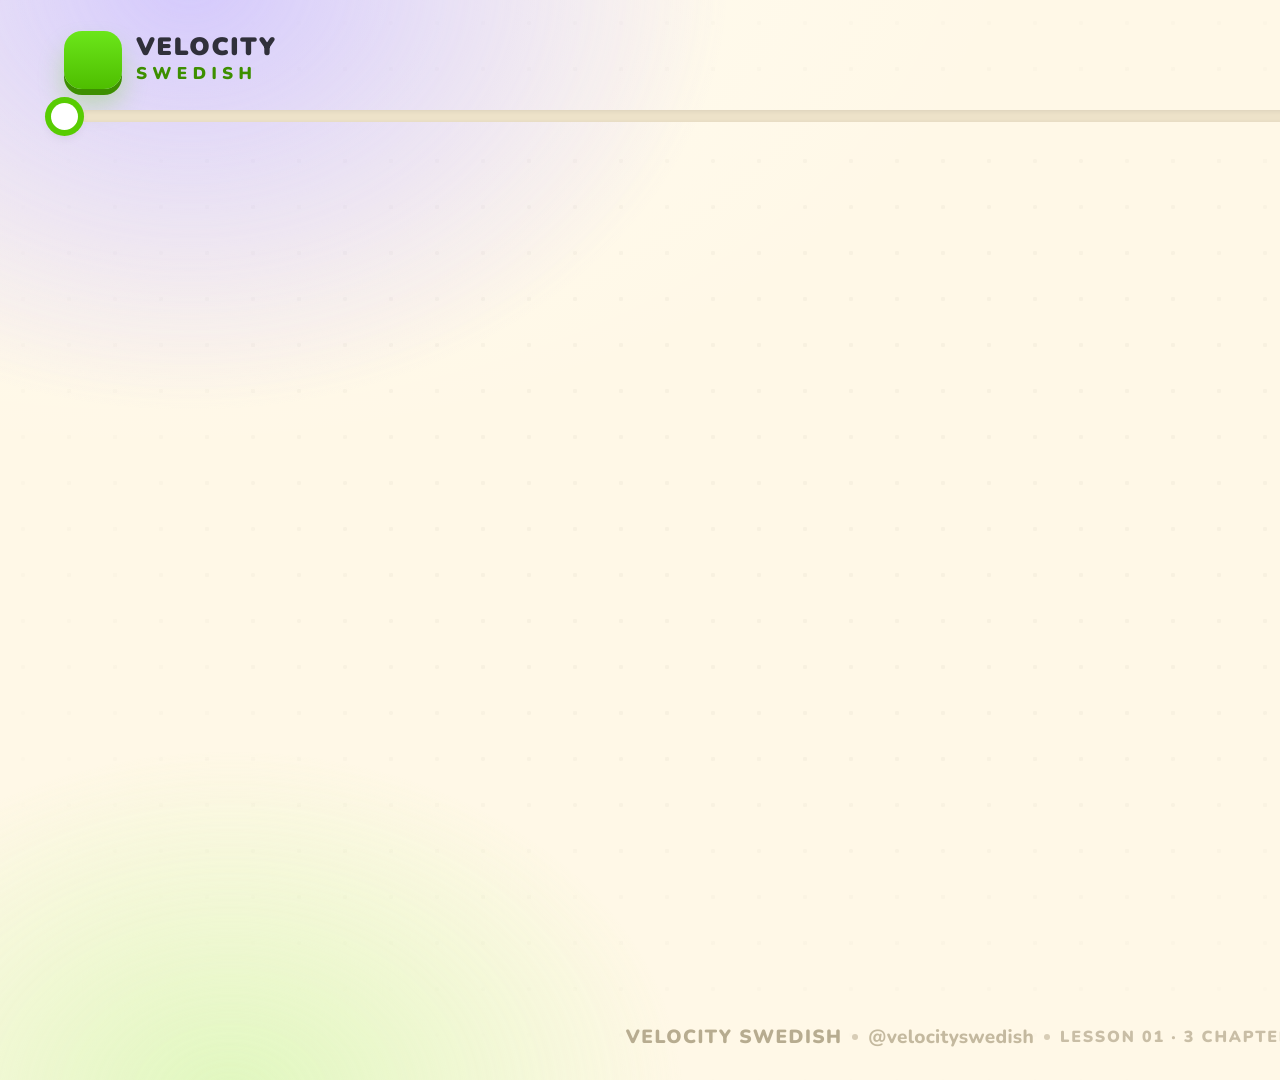
==== scene/index.html @ 4f3e827c "Rebuild as daily 10-minute chapter lessons with 50 rotating topics, new visuals and SEO thumbnails" ====
<!doctype html>
<html lang="en">
<head>
<meta charset="utf-8">
<meta name="viewport" content="width=1920, height=1080">
<title>Velocity · Longform Lesson</title>
<link rel="stylesheet" href="fonts.css">
<link rel="stylesheet" href="scene.css">
</head>
<body>
<div id="stage">

  <div id="bg">
    <div class="aurora a1"></div>
    <div class="aurora a2"></div>
    <div class="aurora a3"></div>
    <div class="aurora a4"></div>
    <div id="grid"></div>
    <div id="watermark">01</div>
    <div id="ghostWord" dir="auto"></div>
    <canvas id="fx" width="1920" height="1080"></canvas>
  </div>

  <header id="hud">
    <div class="hud-row">
      <div class="brand">
        <div class="brand-badge"><span class="ico" data-icon="bolt"></span></div>
        <div class="brand-copy">
          <div class="brand-top" id="brandTop">VELOCITY</div>
          <div class="brand-bottom" id="brandBottom">SWEDISH</div>
        </div>
      </div>
      <div class="rail" id="chapterRail"></div>
      <div class="hud-right">
        <div class="pill xp"><span class="ico" data-icon="bolt"></span><span id="xpVal">0 XP</span></div>
        <div class="pill phrase-pill" id="phrasePill">PHRASE 1 / 12</div>
      </div>
    </div>
    <div class="progress" id="progress">
      <div class="progress-fill" id="progressFill"><div class="progress-shine"></div></div>
      <div class="progress-knob" id="progressKnob"></div>
    </div>
  </header>

  <section class="scene" id="sceneIntro">
    <div class="intro-left">
      <div class="eyebrow-pill" id="introEyebrow">LONGFORM · LESSON 01</div>
      <div class="logo-word" id="logoWord">VELOCITY</div>
      <div class="logo-lang" id="logoLang">SWEDISH</div>
      <div class="intro-tag" id="introTag">Learn <b>one chapter at a time</b></div>
      <div class="intro-stats" id="introStats">
        <span><b id="statChapters">3</b> chapters</span><i></i>
        <span><b id="statPhrases">12</b> phrases</span><i></i>
        <span><b id="statMinutes">2.6</b> min</span>
      </div>
      <div class="intro-chips" id="introChips"></div>
      <div class="intro-cta" id="introCta"><span class="ico" data-icon="chevron"></span>Let's begin · Nu börjar vi</div>
    </div>
    <div class="intro-right">
      <div class="orbit-ring r1"></div>
      <div class="orbit-ring r2"></div>
      <div class="float-cards" id="floatCards"></div>
      <div class="mascot hero" id="introMascot"></div>
    </div>
  </section>

  <section class="scene" id="sceneChapter">
    <div class="chapter-wash" id="chapterWash"></div>
    <div class="chapter-card" id="chapterCard">
      <div class="chapter-num-wrap">
        <div class="chapter-num" id="chapterNum">01</div>
        <div class="chapter-icon" id="chapterIcon"><span class="ico" data-icon="rocket"></span></div>
        <div class="chapter-ribbon" id="chapterRibbon">CHAPTER ONE</div>
      </div>
      <div class="chapter-copy">
        <div class="eyebrow" id="chapterEyebrow">CHAPTER 1 OF 3</div>
        <div class="chapter-title" id="chapterTitle">Motivation</div>
        <div class="chapter-native" id="chapterNative" dir="auto">Motivation</div>
        <div class="chapter-meta" id="chapterMeta">4 phrases · about 1 minute</div>
        <div class="chapter-sample" id="chapterSample"></div>
        <div class="chapter-tip" id="chapterTip">
          <span class="ico" data-icon="sparkles"></span>
          <span><b>TIP</b> Say each phrase out loud twice — once slowly, then at full speed.</span>
        </div>
      </div>
      <div class="chapter-preview">
        <div class="preview-label">YOU'LL LEARN</div>
        <div class="preview-list" id="chapterPreviewList"></div>
      </div>
    </div>
  </section>

  <section class="scene" id="scenePhrase">
    <div class="learn-panel">
      <div class="phrase-top">
        <div class="cat-chip" id="catChip">
          <span class="cat-ico" id="catIco"><span class="ico" data-icon="rocket"></span></span>
          <span id="catText">Motivation · Motivation</span>
        </div>
      </div>

      <div class="phrase-stack" id="phraseStack">
        <div class="card en-card" id="enCard">
          <div class="card-label" id="enLabel">
            <span class="ico speaker" data-icon="speaker"></span>
            <span>ENGLISH</span>
            <span class="eq" id="enEq"><i></i><i></i><i></i><i></i></span>
          </div>
          <div class="en-text" id="enText"></div>
        </div>

        <div class="connector" id="connector"><span class="ico" data-icon="arrowDown"></span></div>

        <div class="card nat-card" id="natCard">
          <div class="card-label light" id="natLabel">
            <span class="ico speaker" data-icon="speaker"></span>
            <span id="natLabelText">SVENSKA</span>
            <span class="eq light" id="natEq"><i></i><i></i><i></i><i></i></span>
          </div>
          <div class="nat-text" id="natText" dir="auto"></div>
        </div>

        <div class="translit" id="translit">
          <span class="translit-label" id="translitLabel">SAY IT LIKE</span>
          <span class="translit-text" id="translitText"></span>
        </div>

        <div class="repeat-pill" id="repeatPill">
          <span class="ico" data-icon="mic"></span>
          <span>YOUR TURN · REPEAT AFTER ME</span>
        </div>
      </div>
    </div>

    <aside class="side-panel" id="sidePanel">
      <div class="panel-top">
        <div class="panel-eyebrow" id="panelEyebrow">CHAPTER 1 OF 3</div>
        <div class="panel-title" id="panelTitle">Motivation</div>
        <div class="panel-native" id="panelNative" dir="auto">Motivation</div>
      </div>

      <div class="panel-visual">
        <div class="panel-blob" id="panelBlob"></div>
        <svg class="ring" viewBox="0 0 260 260">
          <circle class="ring-track" cx="130" cy="130" r="116"/>
          <circle class="ring-fill" id="ringFill" cx="130" cy="130" r="116"/>
        </svg>
        <div class="panel-icon" id="panelIcon"><span class="ico" data-icon="rocket"></span></div>
        <div class="ring-chip"><b id="ringCount">01/04</b><span>in chapter</span></div>
      </div>

      <div class="chapter-map">
        <div class="map-label">CHAPTER MAP</div>
        <div class="map-dots" id="mapDots"></div>
      </div>

      <div class="panel-book">
        <div class="book-label"><span class="ico" data-icon="check"></span>PHRASE BOOK</div>
        <div class="book-list" id="bookList"></div>
      </div>

      <div class="panel-hint" id="panelHint">
        <span><span class="ico" data-icon="speaker"></span>LISTEN</span>
        <i></i>
        <span><span class="ico" data-icon="mic"></span>REPEAT</span>
        <i></i>
        <span><span class="ico" data-icon="check"></span>REMEMBER</span>
      </div>

      <div class="mascot peek" id="peekMascot"></div>
    </aside>
  </section>

  <section class="scene" id="sceneOutro">
    <div class="outro-card" id="outroCard">
      <div class="outro-badge" id="outroBadge"><span class="ico" data-icon="check"></span></div>
      <div class="outro-eyebrow" id="outroEyebrow">LESSON COMPLETE · GRATTIS!</div>
      <div class="outro-title" id="outroTitle">You did it.</div>
      <div class="outro-sub" id="outroSub">12 Swedish phrases across 3 chapters</div>
      <div class="outro-stats" id="outroStats">
        <div class="ostat"><b id="outroPhrases">12</b><span>phrases</span></div>
        <div class="ostat"><b id="outroChapters">3</b><span>chapters</span></div>
        <div class="ostat"><b id="outroMinutes">2.6</b><span>minutes</span></div>
      </div>
      <div class="outro-recap" id="outroRecap"></div>
      <div class="cta" id="cta">Follow <b id="ctaHandle">@velocityswedish</b> for a new chapter every day</div>
    </div>
    <div class="mascot big outro-mascot" id="outroMascot"></div>
  </section>

  <footer id="foot">
    <span class="foot-bolt"><span class="ico" data-icon="bolt"></span></span>
    <span id="footBrand">VELOCITY SWEDISH</span>
    <span class="foot-dot"></span>
    <span id="footHandle">@velocityswedish</span>
    <span class="foot-dot"></span>
    <span id="footLesson">LESSON 01 · 3 CHAPTERS</span>
  </footer>

  <canvas id="fxTop" width="1920" height="1080"></canvas>
</div>
<script src="icons.js"></script>
<script src="scene.js"></script>
</body>
</html>
---- scene/fonts.css ----
/* Bundled script face (copied per language as scene/fonts/Script.ttf). */
@font-face {
  font-family: 'Script';
  src: url('fonts/Script.ttf') format('truetype');
  font-weight: 100 1000;
  font-style: normal;
  font-display: block;
}
---- scene/scene.css ----
@font-face {
  font-family: 'Nunito';
  src: url('fonts/Nunito-Variable.ttf') format('truetype');
  font-weight: 200 1000;
  font-style: normal;
  font-display: block;
}
@font-face {
  font-family: 'Nunito';
  src: url('fonts/Nunito-Italic-Variable.ttf') format('truetype');
  font-weight: 200 1000;
  font-style: italic;
  font-display: block;
}
@font-face {
  font-family: 'Noto';
  src: url('fonts/NotoSans-Variable.ttf') format('truetype');
  font-weight: 100 900;
  font-style: normal;
  font-display: block;
}

:root {
  --ink: #30303A;
  --muted: #8A8A8A;
  --cream: #FFF8E7;
  --green: #58CC02;
  --green-deep: #3D8F00;
  --accent: #7C5CFF;
  --accent-deep: #5C3FD6;
  --ambient: #C9BCFF;
  --native-font: 'Nunito', 'Script', 'Noto', sans-serif;
}

* { box-sizing: border-box; margin: 0; padding: 0; }

html, body {
  width: 1920px;
  height: 1080px;
  overflow: hidden;
  background: var(--cream);
}

body {
  font-family: 'Nunito', 'Noto', sans-serif;
  color: var(--ink);
  -webkit-font-smoothing: antialiased;
  text-rendering: geometricPrecision;
}

#stage {
  position: relative;
  width: 1920px;
  height: 1080px;
  overflow: hidden;
  background:
    radial-gradient(1400px 900px at 8% -10%, #FFFDF4 0%, rgba(255, 253, 244, 0) 62%),
    radial-gradient(1100px 900px at 105% 15%, #FFF3D2 0%, rgba(255, 243, 210, 0) 58%),
    var(--cream);
}

#bg { position: absolute; inset: 0; }

.aurora {
  position: absolute;
  border-radius: 50%;
  opacity: .8;
  will-change: transform;
}
.a1 {
  width: 1500px; height: 1200px; left: -560px; top: -620px;
  background: radial-gradient(closest-side, var(--ambient) 0%, rgba(255, 248, 231, 0) 72%);
}
.a2 {
  width: 1200px; height: 1000px; right: -480px; top: -120px;
  background: radial-gradient(closest-side, #FFE9B0 0%, rgba(255, 248, 231, 0) 70%);
}
.a3 {
  width: 1300px; height: 1000px; left: -420px; bottom: -520px;
  background: radial-gradient(closest-side, #D8F7B4 0%, rgba(255, 248, 231, 0) 70%);
}
.a4 {
  width: 1100px; height: 900px; right: -380px; bottom: -420px;
  background: radial-gradient(closest-side, #C9EEFF 0%, rgba(255, 248, 231, 0) 70%);
}

#grid {
  position: absolute;
  inset: 0;
  background-image: radial-gradient(rgba(60, 60, 60, .12) 2px, transparent 2.4px);
  background-size: 46px 46px;
  opacity: .3;
  -webkit-mask-image: radial-gradient(ellipse at 46% 46%, #000 30%, transparent 78%);
  mask-image: radial-gradient(ellipse at 46% 46%, #000 30%, transparent 78%);
}

#watermark {
  position: absolute;
  right: -30px;
  top: -60px;
  font-size: 560px;
  font-weight: 1000;
  line-height: 1;
  letter-spacing: -24px;
  color: transparent;
  -webkit-text-stroke: 3px var(--accent);
  opacity: .06;
  transform: rotate(-6deg);
  will-change: transform;
}

#ghostWord {
  position: absolute;
  left: -30px;
  bottom: 20px;
  font-size: 280px;
  font-weight: 1000;
  line-height: 1;
  color: var(--accent);
  opacity: .055;
  white-space: nowrap;
  transform-origin: left bottom;
  will-change: transform;
  letter-spacing: -2px;
  font-family: var(--native-font);
}

#fx, #fxTop { position: absolute; inset: 0; width: 1920px; height: 1080px; pointer-events: none; }
#fx { z-index: 1; }
#fxTop { z-index: 60; }

/* ------------------------------------------------------------------ HUD */

#hud {
  position: absolute;
  left: 0; right: 0; top: 0;
  padding: 26px 64px 0;
  z-index: 30;
}

.hud-row { display: flex; align-items: center; gap: 26px; height: 68px; }

.brand { display: flex; align-items: center; gap: 14px; width: 300px; }
.brand-badge {
  width: 58px;
  height: 58px;
  flex: none;
  border-radius: 18px;
  background: linear-gradient(180deg, #6BE61A 0%, #4EBE00 100%);
  box-shadow: 0 6px 0 #3D8F00, 0 16px 26px rgba(88, 204, 2, .28);
  color: #fff;
  display: flex;
  align-items: center;
  justify-content: center;
}
.brand-badge .svg-ico { width: 32px; height: 32px; }
.brand-top { font-size: 25px; font-weight: 1000; line-height: 1; letter-spacing: 1.6px; }
.brand-bottom { margin-top: 3px; font-size: 17px; font-weight: 900; letter-spacing: 5.4px; color: var(--green-deep); }

.rail { flex: 1; display: flex; align-items: stretch; gap: 10px; height: 66px; }
.rail-item {
  position: relative;
  flex: 1;
  min-width: 0;
  border-radius: 17px;
  background: rgba(255, 255, 255, .72);
  box-shadow: 0 4px 0 rgba(60, 60, 60, .07);
  padding: 9px 14px 10px 16px;
  overflow: hidden;
  opacity: .55;
}
.rail-item .rail-num {
  font-size: 14px;
  font-weight: 900;
  letter-spacing: 2.2px;
  color: #B0A58B;
  line-height: 1;
}
.rail-item .rail-name {
  margin-top: 5px;
  font-size: 19px;
  font-weight: 900;
  line-height: 1;
  white-space: nowrap;
  overflow: hidden;
  text-overflow: ellipsis;
  color: #8F8570;
}
.rail-item .rail-fill {
  position: absolute;
  left: 0; bottom: 0;
  height: 5px;
  width: 0%;
  background: var(--green);
  border-radius: 0 4px 4px 0;
}
.rail-item.done { opacity: .92; }
.rail-item.done .rail-num { color: var(--green-deep); }
.rail-item.done .rail-name { color: var(--ink); }
.rail-item.current {
  opacity: 1;
  background: #fff;
  box-shadow: 0 4px 0 rgba(60, 60, 60, .10), inset 0 0 0 2.5px var(--accent);
}
.rail-item.current .rail-num { color: var(--accent); }
.rail-item.current .rail-name { color: var(--ink); }
.rail-item.current .rail-fill { background: var(--accent); }

.hud-right { display: flex; align-items: center; gap: 10px; }
.pill {
  display: inline-flex;
  align-items: center;
  gap: 8px;
  height: 54px;
  padding: 0 20px;
  border-radius: 999px;
  background: #fff;
  box-shadow: 0 5px 0 rgba(60, 60, 60, .09);
  font-size: 21px;
  font-weight: 1000;
  white-space: nowrap;
}
.pill.xp { color: #B07E00; background: #FFF4D1; box-shadow: 0 5px 0 #F1E2B4; }
.pill.xp .ico { color: #F5A700; }
.pill.xp .svg-ico { width: 22px; height: 22px; }
.pill.phrase-pill { color: #6E6656; letter-spacing: 1.2px; font-size: 18px; }

.progress {
  position: relative;
  margin-top: 16px;
  height: 12px;
  border-radius: 999px;
  background: #EDE2C9;
  box-shadow: inset 0 1px 4px rgba(60, 60, 60, .10);
}
.progress-fill {
  position: absolute;
  left: 0; top: 0; bottom: 0;
  width: 0%;
  border-radius: 999px;
  background: linear-gradient(180deg, #6BE61A, #4EBE00);
  overflow: hidden;
}
.progress-shine {
  position: absolute;
  left: 0; right: 0; top: 0;
  height: 45%;
  background: linear-gradient(180deg, rgba(255, 255, 255, .5), rgba(255, 255, 255, 0));
}
.progress-knob {
  position: absolute;
  top: 50%;
  width: 27px;
  height: 27px;
  margin: -13.5px 0 0 -13.5px;
  border-radius: 50%;
  background: #fff;
  box-shadow: 0 0 0 6px var(--green), 0 5px 12px rgba(60, 60, 60, .18);
}

/* ---------------------------------------------------------------- scenes */

.scene { position: absolute; inset: 0; display: none; z-index: 10; }
.scene.active { display: block; }

.ico { display: inline-flex; align-items: center; justify-content: center; }
.svg-ico { width: 1em; height: 1em; display: block; }

/* ----------------------------------------------------------------- intro */

#sceneIntro { z-index: 12; }

.intro-left {
  position: absolute;
  left: 118px;
  top: 186px;
  width: 990px;
}

.eyebrow-pill {
  display: inline-flex;
  align-items: center;
  height: 44px;
  padding: 0 20px;
  border-radius: 999px;
  background: #fff;
  box-shadow: 0 5px 0 rgba(60, 60, 60, .08);
  color: var(--accent);
  font-size: 17px;
  font-weight: 900;
  letter-spacing: 3.2px;
}

.logo-word {
  margin-top: 30px;
  font-size: 148px;
  font-weight: 1000;
  letter-spacing: -1px;
  line-height: .98;
  white-space: nowrap;
}
.logo-word span { display: inline-block; will-change: transform; }

.logo-lang {
  display: inline-block;
  margin-top: 20px;
  padding: 10px 28px 11px;
  border-radius: 999px;
  background: #fff;
  color: var(--green-deep);
  font-size: 38px;
  font-weight: 1000;
  letter-spacing: 9px;
  text-indent: 9px;
  box-shadow: 0 7px 0 rgba(60, 60, 60, .08);
}

.intro-tag {
  margin-top: 26px;
  font-size: 31px;
  font-weight: 800;
  color: #7C7159;
}
.intro-tag b { color: var(--accent); font-weight: 1000; }

.intro-stats {
  margin-top: 22px;
  display: flex;
  align-items: center;
  gap: 16px;
  color: #9A9078;
  font-size: 24px;
  font-weight: 800;
}
.intro-stats b { color: var(--ink); font-weight: 1000; }
.intro-stats i { width: 6px; height: 6px; border-radius: 50%; background: #D8CDB6; }

.intro-chips { margin-top: 30px; display: flex; flex-wrap: wrap; gap: 12px; max-width: 900px; }
.intro-chip {
  display: inline-flex;
  align-items: center;
  gap: 10px;
  height: 54px;
  padding: 0 20px 0 8px;
  border-radius: 999px;
  background: #fff;
  box-shadow: 0 5px 0 rgba(60, 60, 60, .08);
  font-size: 21px;
  font-weight: 900;
  color: #6E6656;
}
.intro-chip .chip-ico {
  width: 38px; height: 38px;
  border-radius: 50%;
  display: flex; align-items: center; justify-content: center;
  color: #fff;
}
.intro-chip .chip-ico .svg-ico { width: 21px; height: 21px; }

.intro-cta {
  margin-top: 34px;
  display: inline-flex;
  align-items: center;
  gap: 10px;
  height: 70px;
  padding: 0 34px 0 26px;
  border-radius: 22px;
  background: linear-gradient(180deg, #6BE61A, #4EBE00);
  box-shadow: 0 9px 0 #3D8F00, 0 22px 40px rgba(88, 204, 2, .28);
  color: #fff;
  font-size: 27px;
  font-weight: 1000;
  letter-spacing: .3px;
}
.intro-cta .svg-ico { width: 28px; height: 28px; }

.intro-right {
  position: absolute;
  right: 54px;
  top: 96px;
  width: 780px;
  height: 880px;
}
.orbit-ring {
  position: absolute;
  border-radius: 50%;
  border: 3px dashed rgba(60, 60, 60, .10);
}
.orbit-ring.r1 { width: 620px; height: 620px; left: -16px; top: 110px; }
.orbit-ring.r2 { width: 470px; height: 470px; left: 59px; top: 185px; border-style: dotted; border-color: rgba(60, 60, 60, .16); }

.mascot { pointer-events: none; }
.mascot .velo {
  width: 100%;
  height: auto;
  display: block;
  filter: drop-shadow(0 22px 26px rgba(60, 60, 60, .15));
}
#introMascot {
  position: absolute;
  left: 92px;
  top: 250px;
  width: 400px;
  z-index: 3;
}
#introMascot .velo { filter: drop-shadow(0 26px 30px rgba(60, 60, 60, .18)); }

.float-cards { position: absolute; inset: 0; }
.fcard {
  position: absolute;
  width: 280px;
  padding: 18px 22px 19px;
  border-radius: 24px;
  background: #fff;
  box-shadow: 0 8px 0 rgba(60, 60, 60, .09), 0 22px 40px rgba(60, 60, 60, .10);
  will-change: transform;
}
.fcard .fcard-native { font-size: 28px; font-weight: 1000; line-height: 1.1; color: var(--ink); font-family: var(--native-font); }
.fcard .fcard-en { margin-top: 5px; font-size: 17px; font-weight: 800; color: #9A9078; }
.fcard .fcard-dot {
  position: absolute;
  right: 16px; top: 16px;
  width: 12px; height: 12px;
  border-radius: 50%;
  background: var(--green);
  box-shadow: 0 0 0 5px rgba(88, 204, 2, .18);
}
.fcard.fc1 { left: 500px; top: 58px; }
.fcard.fc2 { left: 500px; top: 330px; }
.fcard.fc3 { left: 500px; top: 602px; }

/* --------------------------------------------------------------- chapter */

#sceneChapter { z-index: 11; }

.chapter-wash {
  position: absolute;
  left: -12%;
  top: 0;
  width: 124%;
  height: 100%;
  background: linear-gradient(100deg, var(--accent) 0%, var(--accent-deep) 100%);
  transform-origin: left center;
  opacity: .12;
}

.chapter-card {
  position: absolute;
  left: 140px;
  top: 218px;
  width: 1640px;
  height: 622px;
  border-radius: 52px;
  background: #fff;
  box-shadow: 0 18px 0 rgba(60, 60, 60, .07), 0 46px 90px rgba(60, 60, 60, .14);
  display: flex;
  overflow: hidden;
}

.chapter-num-wrap {
  position: relative;
  width: 486px;
  flex: none;
  background: linear-gradient(155deg, var(--accent) 0%, var(--accent-deep) 100%);
  color: #fff;
  display: flex;
  align-items: center;
  justify-content: center;
  overflow: hidden;
}
.chapter-num-wrap::after {
  content: '';
  position: absolute;
  width: 520px;
  height: 520px;
  right: -180px;
  bottom: -240px;
  border-radius: 50%;
  border: 46px solid rgba(255, 255, 255, .10);
}
.chapter-num {
  font-size: 316px;
  font-weight: 1000;
  line-height: .84;
  letter-spacing: -16px;
  text-shadow: 0 12px 0 rgba(0, 0, 0, .10);
}
.chapter-icon {
  position: absolute;
  left: 44px;
  bottom: 42px;
  width: 92px;
  height: 92px;
  border-radius: 28px;
  background: rgba(255, 255, 255, .20);
  border: 2.5px solid rgba(255, 255, 255, .34);
  display: flex;
  align-items: center;
  justify-content: center;
  backdrop-filter: blur(2px);
}
.chapter-icon .svg-ico { width: 52px; height: 52px; }
.chapter-ribbon {
  position: absolute;
  right: 38px;
  bottom: 62px;
  padding: 7px 14px 8px;
  border-radius: 10px;
  background: rgba(255, 255, 255, .18);
  font-size: 15px;
  font-weight: 900;
  letter-spacing: 3.4px;
}

.chapter-copy { position: relative; flex: 1; padding: 66px 74px 56px; min-width: 0; }
.chapter-copy .eyebrow {
  font-size: 19px;
  font-weight: 900;
  letter-spacing: 3.6px;
  color: var(--accent);
}
.chapter-title {
  margin-top: 14px;
  max-width: 660px;
  font-size: 112px;
  font-weight: 1000;
  line-height: .98;
  letter-spacing: -2px;
}
.chapter-native {
  margin-top: 12px;
  max-width: 660px;
  font-size: 40px;
  font-weight: 900;
  line-height: 1.1;
  color: #A79C82;
  font-family: var(--native-font);
}
.chapter-meta {
  margin-top: 20px;
  display: inline-flex;
  align-items: center;
  height: 44px;
  padding: 0 18px;
  border-radius: 999px;
  background: #F5F0E3;
  color: #7C7159;
  font-size: 21px;
  font-weight: 900;
}
.chapter-sample { margin-top: 32px; display: flex; flex-wrap: wrap; gap: 10px; max-width: 720px; }
.note-chip {
  display: flex;
  align-items: center;
  gap: 8px;
  height: 42px;
  padding: 0 15px 0 11px;
  border-radius: 12px;
  background: #F7F2E5;
  font-size: 16px;
  font-weight: 900;
  letter-spacing: 1.6px;
  color: #8F8570;
}
.note-chip .svg-ico { width: 19px; height: 19px; color: var(--accent); }

.chapter-tip {
  position: absolute;
  left: 74px;
  right: 430px;
  bottom: 52px;
  display: flex;
  align-items: center;
  gap: 12px;
  padding: 13px 18px;
  border-radius: 16px;
  border: 2px dashed #EFE6D1;
  color: #8F8570;
  font-size: 19px;
  font-weight: 800;
  line-height: 1.25;
}
.chapter-tip .svg-ico { width: 26px; height: 26px; color: var(--accent); flex: none; }
.chapter-tip b { margin-right: 4px; color: var(--accent); font-weight: 1000; letter-spacing: 2px; }

.chapter-preview {
  position: absolute;
  right: 50px;
  top: 84px;
  width: 372px;
  padding: 20px 22px 18px;
  border-radius: 26px;
  background: #FFF8E7;
  border: 2px solid #F3EAD4;
}
.preview-label {
  font-size: 15px;
  font-weight: 900;
  letter-spacing: 2.8px;
  color: var(--accent);
}
.preview-list { margin-top: 12px; display: flex; flex-direction: column; gap: 8px; }
.preview-row {
  display: flex;
  align-items: center;
  gap: 11px;
  padding: 9px 12px;
  border-radius: 14px;
  background: #fff;
  box-shadow: 0 3px 0 rgba(60, 60, 60, .05);
}
.preview-num {
  width: 27px;
  height: 27px;
  flex: none;
  border-radius: 9px;
  background: var(--accent);
  color: #fff;
  font-size: 14px;
  font-weight: 1000;
  display: flex;
  align-items: center;
  justify-content: center;
}
.preview-copy { min-width: 0; }
.preview-en { font-size: 18px; font-weight: 900; color: var(--ink); white-space: nowrap; overflow: hidden; text-overflow: ellipsis; }
.preview-native { margin-top: 1px; font-size: 14px; font-weight: 800; color: #A79C82; white-space: nowrap; overflow: hidden; text-overflow: ellipsis; font-family: var(--native-font); }
.preview-more { margin-top: 10px; font-size: 14px; font-weight: 900; letter-spacing: 1.4px; color: #AFA48A; text-align: center; }

/* ---------------------------------------------------------------- phrase */

.learn-panel {
  position: absolute;
  left: 64px;
  top: 146px;
  width: 1040px;
  bottom: 92px;
}

.phrase-top { display: flex; align-items: center; justify-content: space-between; gap: 20px; }

.cat-chip {
  display: flex;
  align-items: center;
  gap: 13px;
  padding: 8px 24px 8px 8px;
  border-radius: 999px;
  background: #fff;
  box-shadow: 0 5px 0 rgba(60, 60, 60, .08);
  font-size: 24px;
  font-weight: 900;
  max-width: 640px;
  white-space: nowrap;
  overflow: hidden;
}
.cat-ico {
  width: 46px;
  height: 46px;
  flex: none;
  border-radius: 50%;
  background: var(--accent);
  color: #fff;
  display: flex;
  align-items: center;
  justify-content: center;
}
.cat-ico .svg-ico { width: 26px; height: 26px; }

.phrase-stack {
  position: absolute;
  left: 0;
  right: 0;
  top: 76px;
  bottom: 0;
  display: flex;
  flex-direction: column;
  align-items: center;
  justify-content: center;
  will-change: transform;
}

.card {
  width: 100%;
  position: relative;
  border-radius: 34px;
}

.en-card {
  padding: 24px 44px 28px;
  background: #fff;
  box-shadow: 0 10px 0 #EADFC6, 0 24px 54px rgba(60, 60, 60, .10);
}

.card-label {
  display: flex;
  align-items: center;
  justify-content: center;
  gap: 11px;
  font-size: 19px;
  font-weight: 900;
  letter-spacing: 2.6px;
  color: #B7AC90;
  height: 26px;
}
.card-label .svg-ico { width: 25px; height: 25px; }
.card-label.light { color: rgba(255, 255, 255, .82); }

.eq { display: inline-flex; align-items: flex-end; gap: 3px; height: 20px; opacity: 0; }
.eq i {
  display: block;
  width: 4px;
  height: 16px;
  border-radius: 2px;
  background: currentColor;
  transform-origin: bottom;
}
.eq.light { color: rgba(255, 255, 255, .92); }
.card-label.playing .eq { opacity: 1; }
.card-label.playing .speaker { color: var(--green); }
.card-label.light.playing .speaker { color: #fff; }

.en-text {
  margin-top: 14px;
  font-size: 64px;
  font-weight: 900;
  line-height: 1.13;
  text-align: center;
  color: var(--ink);
}
.w { display: inline-block; }
.w-bg {
  display: inline-block;
  padding: 1px 8px 3px;
  border-radius: 13px;
  background: transparent;
}
.w.on .w-bg { background: #E7F9D4; color: #2F6D00; box-shadow: 0 3px 0 #BCE794; }

.connector {
  width: 64px;
  height: 64px;
  margin: -16px 0 -16px;
  border: 6px solid var(--cream);
  border-radius: 50%;
  background: #fff;
  color: var(--green);
  box-shadow: 0 6px 0 rgba(60, 60, 60, .07);
  display: flex;
  align-items: center;
  justify-content: center;
  z-index: 5;
}
.connector .svg-ico { width: 31px; height: 31px; }

.nat-card {
  padding: 20px 40px 28px;
  background: linear-gradient(155deg, var(--accent) 0%, var(--accent-deep) 100%);
  box-shadow: 0 12px 0 rgba(0, 0, 0, .16), 0 30px 64px rgba(60, 60, 60, .18);
  overflow: hidden;
}
.nat-card.turn {
  box-shadow: 0 12px 0 rgba(0, 0, 0, .16), 0 0 0 5px rgba(255, 216, 77, .85), 0 0 60px rgba(255, 216, 77, .35);
}

.nat-text {
  margin-top: 12px;
  font-family: var(--native-font);
  display: flex;
  flex-wrap: wrap;
  justify-content: center;
  align-items: flex-end;
  column-gap: 6px;
  row-gap: 11px;
  text-align: center;
  font-size: 96px;
}
.nat-text.lines { flex-direction: column; align-items: center; row-gap: 12px; }
.tile-line { display: flex; align-items: flex-end; justify-content: center; gap: 6px; }
.tile { display: inline-block; transform-origin: center bottom; }
.tile-bg {
  display: inline-block;
  padding: .075em .2em .115em;
  border-radius: .18em;
  background: #fff;
  color: var(--accent-deep);
  font-weight: 900;
  line-height: 1.05;
  box-shadow: 0 .06em 0 rgba(0, 0, 0, .18);
}
.tile.on .tile-bg {
  background: #FFD84D;
  color: #5C3D00;
  transform: translateY(-.06em) scale(1.05);
  box-shadow: 0 .09em 0 #C98F00;
}

.translit {
  margin-top: 24px;
  display: flex;
  align-items: center;
  justify-content: center;
  gap: 14px;
  max-width: 980px;
}
.translit-label {
  flex: none;
  padding: 7px 14px 8px;
  border-radius: 11px;
  background: #fff;
  color: var(--accent);
  font-size: 17px;
  font-weight: 900;
  letter-spacing: 2.4px;
  box-shadow: 0 4px 0 rgba(60, 60, 60, .08);
  transition: none;
}
.translit-text {
  min-width: 0;
  max-width: 760px;
  font-size: 30px;
  font-weight: 800;
  font-style: italic;
  line-height: 1.25;
  text-align: center;
  color: #7B7362;
}
.translit.echo .translit-label { background: var(--accent); color: #fff; box-shadow: 0 4px 0 var(--accent-deep); }
.translit.echo .translit-text { color: var(--accent-deep); }

.repeat-pill {
  margin-top: 24px;
  display: flex;
  align-items: center;
  gap: 13px;
  padding: 17px 32px;
  border-radius: 999px;
  background: #E4F6FF;
  color: #1183B8;
  box-shadow: 0 6px 0 #C6EAFB;
  font-size: 26px;
  font-weight: 1000;
  letter-spacing: 1.8px;
  transform-origin: center center;
}
.repeat-pill .svg-ico { width: 31px; height: 31px; }

.phrase-stack.tight .en-card { padding: 16px 36px 20px; }
.phrase-stack.tight .en-text { margin-top: 8px; }
.phrase-stack.tight .connector { width: 54px; height: 54px; margin: -14px 0; }
.phrase-stack.tight .connector .svg-ico { width: 26px; height: 26px; }
.phrase-stack.tight .nat-card { padding: 14px 32px 20px; }
.phrase-stack.tight .nat-text { margin-top: 6px; }
.phrase-stack.tight .translit { margin-top: 14px; }
.phrase-stack.tight .repeat-pill { margin-top: 14px; padding: 12px 26px; font-size: 23px; }

/* ------------------------------------------------------------- side panel */

.side-panel {
  position: absolute;
  right: 64px;
  top: 146px;
  width: 700px;
  bottom: 92px;
  border-radius: 44px;
  background: #fff;
  box-shadow: 0 12px 0 #EADFC6, 0 30px 70px rgba(60, 60, 60, .10);
  padding: 30px 36px 26px;
  overflow: hidden;
}

.panel-eyebrow { font-size: 16px; font-weight: 900; letter-spacing: 3px; color: #AFA48A; }
.panel-title { margin-top: 8px; font-size: 45px; font-weight: 1000; line-height: 1; letter-spacing: -.5px; }
.panel-native { margin-top: 6px; font-size: 23px; font-weight: 800; color: var(--accent-deep); font-family: var(--native-font); max-width: 340px; line-height: 1.25; }

.panel-visual { position: relative; height: 322px; margin-top: 8px; display: flex; align-items: center; justify-content: center; }
.panel-blob {
  position: absolute;
  width: 262px;
  height: 262px;
  border-radius: 50%;
  background: radial-gradient(closest-side, var(--ambient) 0%, rgba(255, 255, 255, 0) 74%);
  opacity: .95;
  will-change: transform;
}
.ring { position: absolute; width: 286px; height: 286px; transform: rotate(-90deg); }
.ring-track { fill: none; stroke: #F3EAD6; stroke-width: 10; }
.ring-fill {
  fill: none;
  stroke: var(--accent);
  stroke-width: 10;
  stroke-linecap: round;
  stroke-dasharray: 728.85;
  stroke-dashoffset: 728.85;
}
.panel-icon {
  position: relative;
  width: 152px;
  height: 152px;
  border-radius: 48px;
  background: linear-gradient(160deg, var(--accent) 0%, var(--accent-deep) 100%);
  color: #fff;
  display: flex;
  align-items: center;
  justify-content: center;
  box-shadow: 0 10px 0 rgba(0, 0, 0, .14), 0 18px 40px rgba(60, 60, 60, .18);
  will-change: transform;
}
.panel-icon .svg-ico { width: 82px; height: 82px; }
.ring-chip {
  position: absolute;
  left: 50%;
  bottom: 4px;
  transform: translateX(-50%);
  display: flex;
  align-items: baseline;
  gap: 8px;
  height: 46px;
  padding: 0 18px;
  border-radius: 999px;
  background: #fff;
  box-shadow: 0 5px 0 rgba(60, 60, 60, .09);
}
.ring-chip b { font-size: 24px; font-weight: 1000; color: var(--ink); }
.ring-chip span { font-size: 14px; font-weight: 900; letter-spacing: 1.4px; color: #AFA48A; text-transform: uppercase; }

.chapter-map { margin-top: 4px; }
.map-label { font-size: 15px; font-weight: 900; letter-spacing: 2.6px; color: #B0A58B; }
.map-dots { margin-top: 10px; display: flex; flex-wrap: wrap; align-items: center; gap: 7px; }
.map-dot {
  width: 20px;
  height: 20px;
  border-radius: 50%;
  background: #EDE6D4;
  box-shadow: inset 0 1px 2px rgba(60, 60, 60, .08);
}
.map-dot.done { background: var(--green); }
.map-dot.current {
  background: #fff;
  box-shadow: inset 0 0 0 6px var(--accent);
  transform: scale(1.18);
}

.panel-book { margin-top: 20px; }
.book-label {
  display: flex;
  align-items: center;
  gap: 8px;
  font-size: 16px;
  font-weight: 900;
  letter-spacing: 2.6px;
  color: #B0A58B;
}
.book-label .ico { color: var(--green); }
.book-label .svg-ico { width: 19px; height: 19px; }
.book-list { margin-top: 10px; display: flex; flex-direction: column; gap: 8px; }
.book-row {
  display: flex;
  align-items: center;
  gap: 12px;
  height: 52px;
  padding: 0 14px;
  border-radius: 14px;
  background: #F8F4E9;
  font-size: 20px;
  font-weight: 800;
  color: #6E6656;
  overflow: hidden;
}
.book-row .b-check {
  width: 27px;
  height: 27px;
  flex: none;
  border-radius: 50%;
  background: var(--green);
  color: #fff;
  display: flex;
  align-items: center;
  justify-content: center;
}
.book-row .b-check .svg-ico { width: 16px; height: 16px; }
.book-row .b-text { white-space: nowrap; overflow: hidden; text-overflow: ellipsis; }
.book-row .b-native { margin-left: auto; font-size: 15px; font-weight: 800; color: #AFA48A; white-space: nowrap; overflow: hidden; text-overflow: ellipsis; max-width: 190px; font-family: var(--native-font); }
.book-empty { height: 52px; display: flex; align-items: center; padding: 0 16px; border-radius: 14px; border: 2px dashed #EDE4CF; font-size: 18px; font-weight: 800; color: #B7AC90; }

.panel-hint {
  position: absolute;
  left: 34px;
  bottom: 26px;
  display: flex;
  align-items: center;
  gap: 10px;
  color: #AFA48A;
  font-size: 13px;
  font-weight: 900;
  letter-spacing: 1.8px;
}
.panel-hint span { display: inline-flex; align-items: center; gap: 5px; }
.panel-hint .svg-ico { width: 16px; height: 16px; }
.panel-hint i { width: 4px; height: 4px; border-radius: 50%; background: #D8CDB6; }

.mascot.peek {
  position: absolute;
  right: 16px;
  top: 12px;
  width: 126px;
  z-index: 6;
  transform-origin: 50% 100%;
}
.mascot.peek .velo { filter: drop-shadow(0 12px 16px rgba(60, 60, 60, .16)); }

/* ----------------------------------------------------------------- outro */

.outro-card {
  position: absolute;
  left: 286px;
  top: 150px;
  width: 1348px;
  padding: 46px 60px 44px;
  border-radius: 50px;
  background: #fff;
  box-shadow: 0 14px 0 #EADFC6, 0 36px 80px rgba(60, 60, 60, .12);
  text-align: center;
  z-index: 4;
}
.outro-badge {
  width: 108px;
  height: 108px;
  margin: 0 auto 16px;
  border-radius: 50%;
  background: linear-gradient(180deg, #6BE61A, #4EBE00);
  color: #fff;
  display: flex;
  align-items: center;
  justify-content: center;
  box-shadow: 0 9px 0 #3D8F00;
}
.outro-badge .svg-ico { width: 58px; height: 58px; }
.outro-eyebrow { font-size: 17px; font-weight: 900; letter-spacing: 3.4px; color: var(--green-deep); }
.outro-title { margin-top: 8px; font-size: 86px; font-weight: 1000; line-height: 1; letter-spacing: -1.6px; }
.outro-sub { margin-top: 12px; font-size: 27px; font-weight: 800; color: var(--muted); }

.outro-stats { margin-top: 26px; display: flex; justify-content: center; gap: 16px; }
.ostat {
  width: 190px;
  padding: 16px 10px 14px;
  border-radius: 22px;
  background: #FFF8E7;
  box-shadow: 0 6px 0 #F0E5CC;
}
.ostat b { display: block; font-size: 42px; font-weight: 1000; line-height: 1; color: var(--ink); }
.ostat span { display: block; margin-top: 6px; font-size: 16px; font-weight: 900; letter-spacing: 1.8px; color: #AFA48A; text-transform: uppercase; }

.outro-recap { margin-top: 26px; display: flex; flex-wrap: wrap; justify-content: center; gap: 10px; }
.recap-chip {
  display: inline-flex;
  align-items: center;
  gap: 9px;
  height: 46px;
  padding: 0 17px 0 7px;
  border-radius: 999px;
  background: #F8F4E9;
  font-size: 19px;
  font-weight: 900;
  color: #6E6656;
}
.recap-chip .chip-ico {
  width: 32px; height: 32px;
  border-radius: 50%;
  color: #fff;
  display: flex; align-items: center; justify-content: center;
}
.recap-chip .chip-ico .svg-ico { width: 17px; height: 17px; }
.recap-chip small { font-size: 14px; font-weight: 800; color: #AFA48A; }

.cta {
  margin-top: 28px;
  padding: 22px 28px 23px;
  border-radius: 24px;
  background: linear-gradient(180deg, #6BE61A, #4EBE00);
  box-shadow: 0 9px 0 #3D8F00;
  color: #fff;
  font-size: 29px;
  font-weight: 900;
}
.cta b { font-weight: 1000; }

.outro-mascot {
  position: absolute;
  right: 26px;
  top: 196px;
  width: 232px;
  z-index: 3;
}

/* ------------------------------------------------------------------ foot */

#foot {
  position: absolute;
  left: 0; right: 0;
  bottom: 30px;
  display: flex;
  align-items: center;
  justify-content: center;
  gap: 10px;
  z-index: 25;
  font-size: 19px;
  font-weight: 900;
  letter-spacing: 1.4px;
  color: #B7AC90;
}
.foot-bolt { display: flex; color: var(--green); }
.foot-bolt .svg-ico { width: 23px; height: 23px; }
.foot-dot { width: 6px; height: 6px; border-radius: 50%; background: #D8CDB6; }
#footHandle { font-weight: 800; letter-spacing: .3px; color: #C4B99F; }
#footLesson { font-size: 16px; letter-spacing: 1.8px; color: #C9BEA6; }

/* ----------------------------------------------------------- preview bar */

#previewBar {
  position: fixed;
  left: 50%;
  bottom: 22px;
  transform: translateX(-50%);
  z-index: 99;
  display: flex;
  align-items: center;
  gap: 18px;
  padding: 13px 22px;
  border-radius: 999px;
  background: rgba(30, 30, 30, .88);
  backdrop-filter: blur(10px);
  color: #fff;
  font-family: system-ui, sans-serif;
  font-size: 15px;
  width: 1080px;
}
#previewBar button {
  border: 0;
  background: #58CC02;
  color: #fff;
  font-weight: 700;
  font-size: 15px;
  padding: 9px 20px;
  border-radius: 999px;
  cursor: pointer;
  min-width: 86px;
}
#previewBar input[type=range] { flex: 1; accent-color: #58CC02; }
#previewBar .ptime { font-variant-numeric: tabular-nums; opacity: .8; white-space: nowrap; }
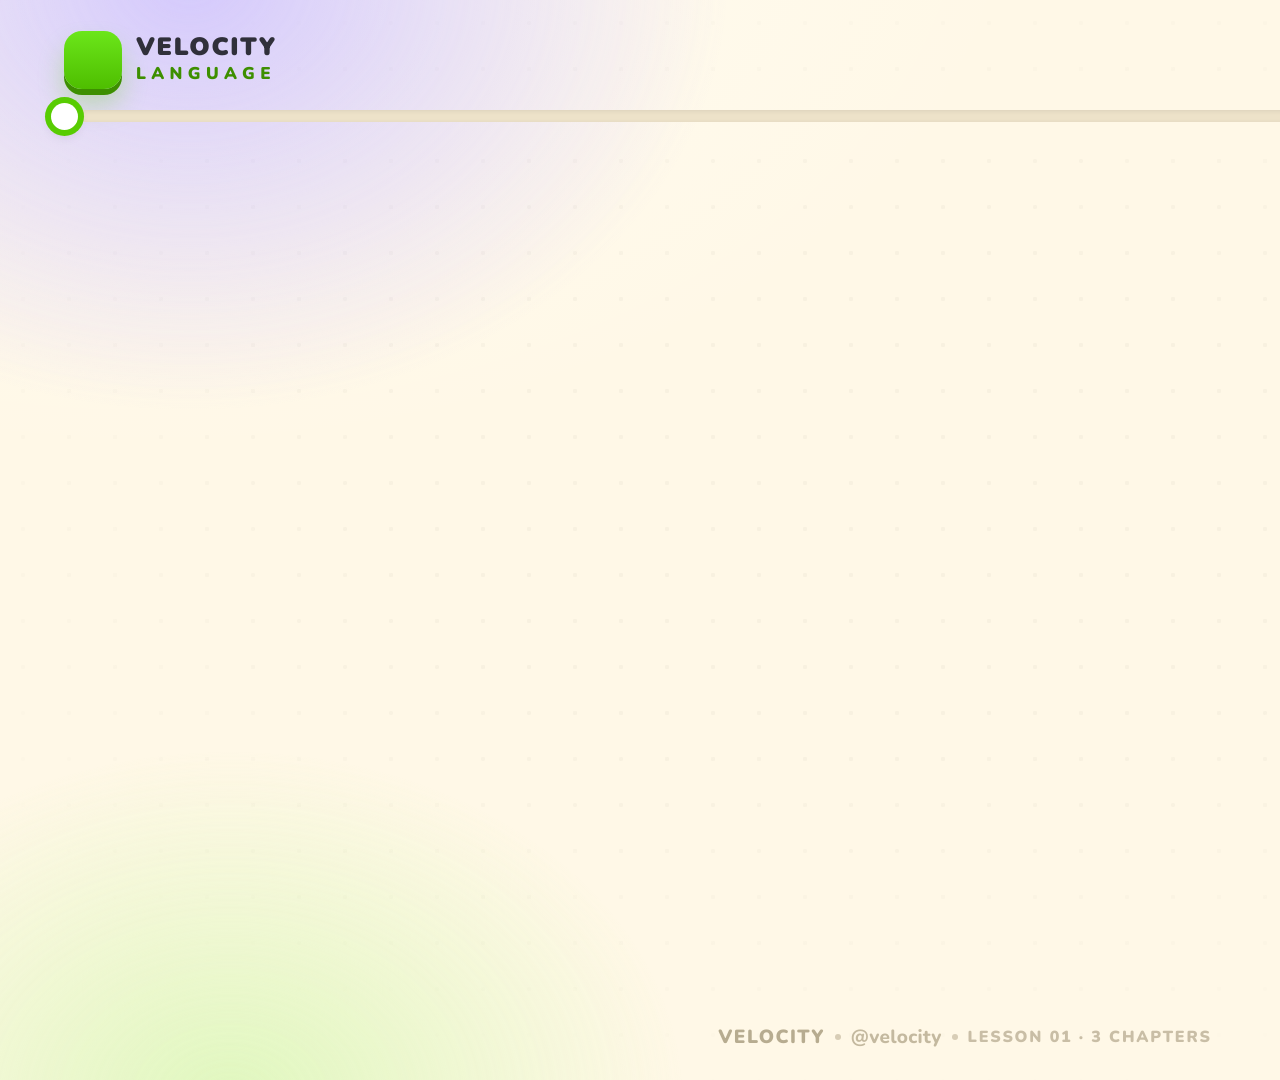
==== commit a8519893: "Show each channel's own language in the intro lockup" ====
--- a/scene/index.html
+++ b/scene/index.html
@@ -27,7 +27,7 @@
         <div class="brand-badge"><span class="ico" data-icon="bolt"></span></div>
         <div class="brand-copy">
           <div class="brand-top" id="brandTop">VELOCITY</div>
-          <div class="brand-bottom" id="brandBottom">SWEDISH</div>
+          <div class="brand-bottom" id="brandBottom">LANGUAGE</div>
         </div>
       </div>
       <div class="rail" id="chapterRail"></div>
@@ -46,7 +46,7 @@
     <div class="intro-left">
       <div class="eyebrow-pill" id="introEyebrow">LONGFORM · LESSON 01</div>
       <div class="logo-word" id="logoWord">VELOCITY</div>
-      <div class="logo-lang" id="logoLang">SWEDISH</div>
+      <div class="logo-lang" id="logoLang">LANGUAGE</div>
       <div class="intro-tag" id="introTag">Learn <b>one chapter at a time</b></div>
       <div class="intro-stats" id="introStats">
         <span><b id="statChapters">3</b> chapters</span><i></i>
@@ -54,7 +54,7 @@
         <span><b id="statMinutes">2.6</b> min</span>
       </div>
       <div class="intro-chips" id="introChips"></div>
-      <div class="intro-cta" id="introCta"><span class="ico" data-icon="chevron"></span>Let's begin · Nu börjar vi</div>
+      <div class="intro-cta" id="introCta"><span class="ico" data-icon="chevron"></span>Let's begin</div>
     </div>
     <div class="intro-right">
       <div class="orbit-ring r1"></div>
@@ -114,7 +114,7 @@
         <div class="card nat-card" id="natCard">
           <div class="card-label light" id="natLabel">
             <span class="ico speaker" data-icon="speaker"></span>
-            <span id="natLabelText">SVENSKA</span>
+            <span id="natLabelText">NATIVE</span>
             <span class="eq light" id="natEq"><i></i><i></i><i></i><i></i></span>
           </div>
           <div class="nat-text" id="natText" dir="auto"></div>
@@ -176,23 +176,23 @@
       <div class="outro-badge" id="outroBadge"><span class="ico" data-icon="check"></span></div>
       <div class="outro-eyebrow" id="outroEyebrow">LESSON COMPLETE · GRATTIS!</div>
       <div class="outro-title" id="outroTitle">You did it.</div>
-      <div class="outro-sub" id="outroSub">12 Swedish phrases across 3 chapters</div>
+      <div class="outro-sub" id="outroSub">phrases across chapters</div>
       <div class="outro-stats" id="outroStats">
         <div class="ostat"><b id="outroPhrases">12</b><span>phrases</span></div>
         <div class="ostat"><b id="outroChapters">3</b><span>chapters</span></div>
         <div class="ostat"><b id="outroMinutes">2.6</b><span>minutes</span></div>
       </div>
       <div class="outro-recap" id="outroRecap"></div>
-      <div class="cta" id="cta">Follow <b id="ctaHandle">@velocityswedish</b> for a new chapter every day</div>
+      <div class="cta" id="cta">Follow <b id="ctaHandle">@velocity</b> for a new chapter every day</div>
     </div>
     <div class="mascot big outro-mascot" id="outroMascot"></div>
   </section>
 
   <footer id="foot">
     <span class="foot-bolt"><span class="ico" data-icon="bolt"></span></span>
-    <span id="footBrand">VELOCITY SWEDISH</span>
+    <span id="footBrand">VELOCITY</span>
     <span class="foot-dot"></span>
-    <span id="footHandle">@velocityswedish</span>
+    <span id="footHandle">@velocity</span>
     <span class="foot-dot"></span>
     <span id="footLesson">LESSON 01 · 3 CHAPTERS</span>
   </footer>
